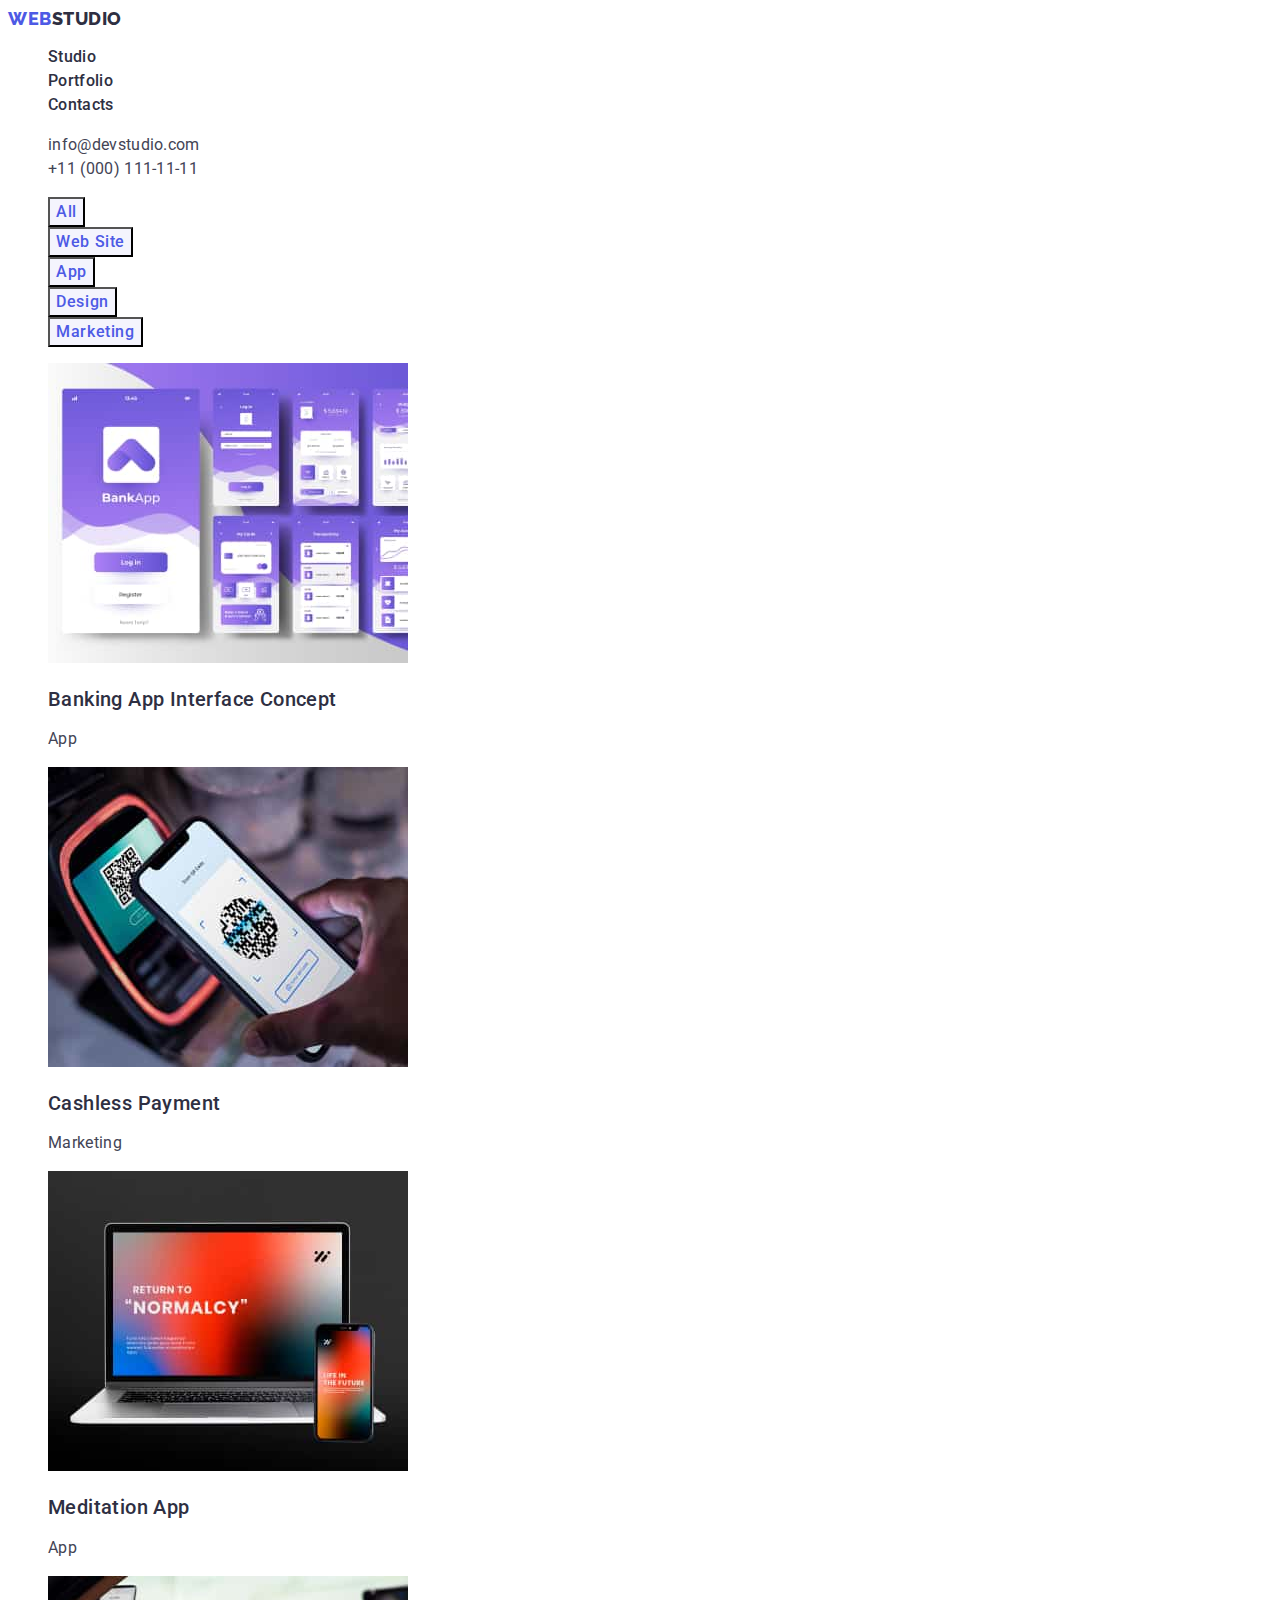
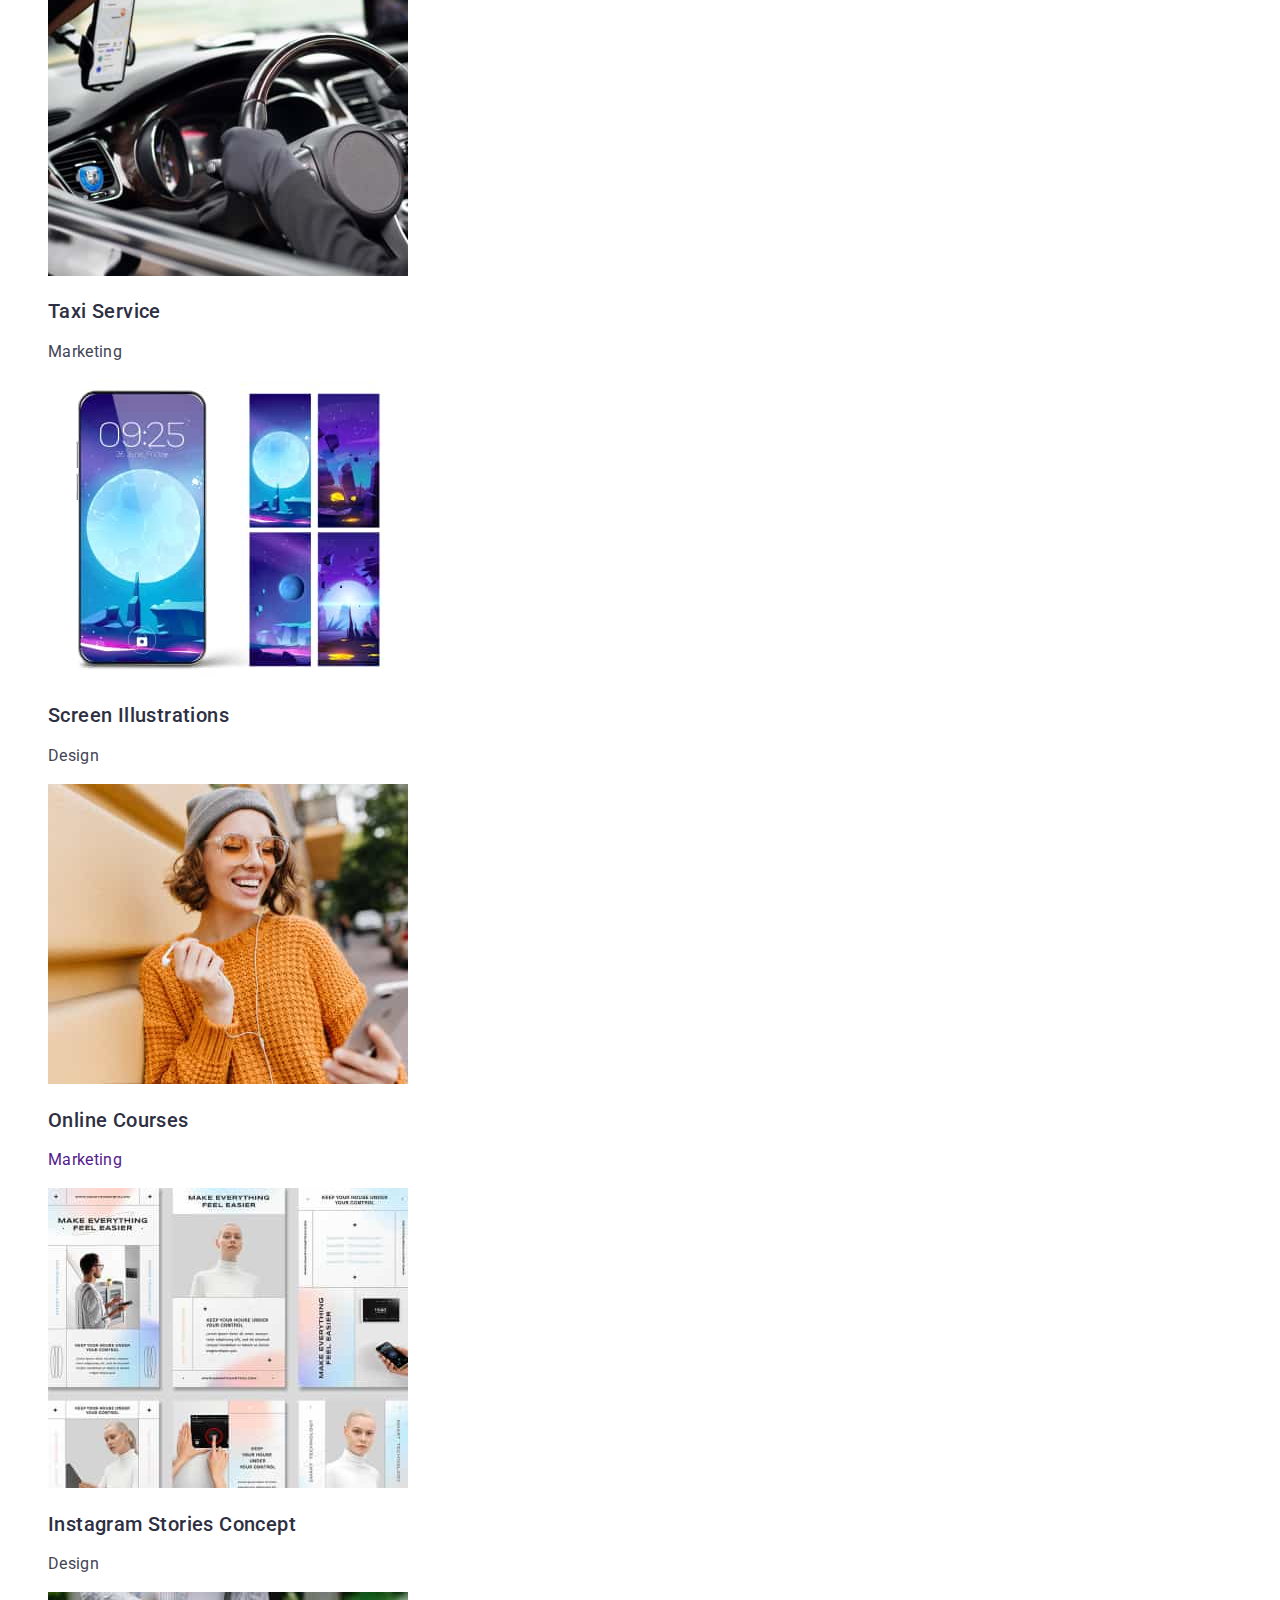
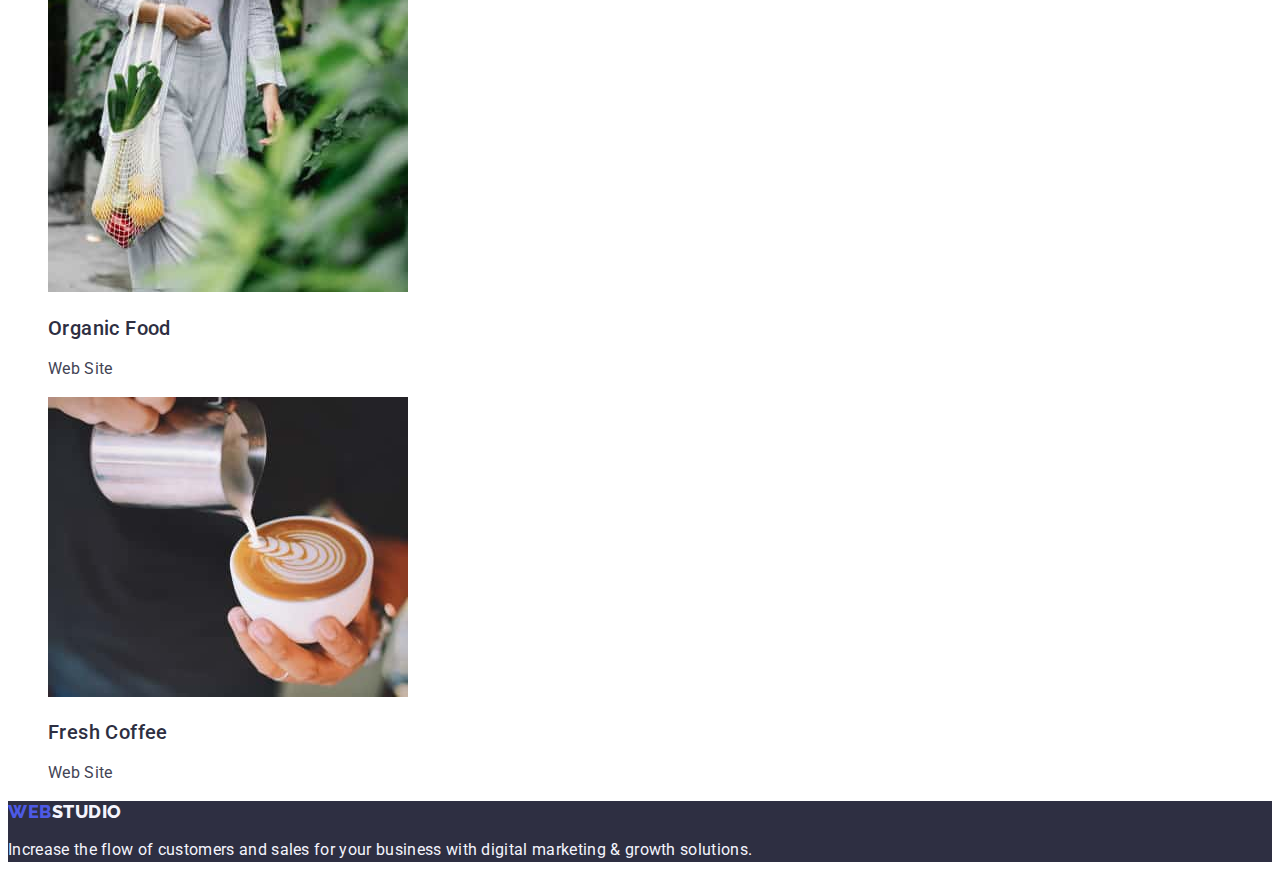
==== portfolio.html @ 219d2667 "cleared h2" ====
<!DOCTYPE html>
<html lang="en">
  <head>
    <meta charset="UTF-8" />
    <meta http-equiv="X-UA-Compatible" content="IE=edge" />
    <meta name="viewport" content="width=device-width, initial-scale=1.0" />
    <link rel="stylesheet" href="./css/styles.css" />
    <link rel="preconnect" href="https://fonts.googleapis.com" />
    <link rel="preconnect" href="https://fonts.gstatic.com" crossorigin />
    <link
      href="https://fonts.googleapis.com/css2?family=Raleway:wght@800&family=Roboto:wght@400;500;700;900&display=swap"
      rel="stylesheet"
    />
    <title>WebStudio</title>
  </head>
  <body>
    <!--Header-->
    <header>
      <nav>
        <a href="./index.html" class="text-logo-blue link"
          >Web<span class="text-logo">Studio</span></a
        >
        <ul class="list">
          <li><a href="" class="nav-link">Studio</a></li>
          <li><a href="./portfolio.html" class="nav-link">Portfolio</a></li>
          <li><a href="" class="nav-link">Contacts</a></li>
        </ul>
      </nav>
      <address>
        <ul class="list">
          <li>
            <a href="mailto:info@devstudio.com" class="nav-mail"
              >info@devstudio.com</a
            >
          </li>
          <li>
            <a href="tel:+110001111111" class="nav-mail">+11 (000) 111-11-11</a>
          </li>
        </ul>
      </address>
    </header>
    <!-- section buttons -->
    <main>
      <section>
        <h1 class="visually-hidden">Buttons</h1>
        <ul class="list">
          <li><button type="button" class="portfolio-btn">All</button></li>
          <li><button type="button" class="portfolio-btn">Web Site</button></li>
          <li><button type="button" class="portfolio-btn">App</button></li>
          <li><button type="button" class="portfolio-btn">Design</button></li>
          <li>
            <button type="button" class="portfolio-btn">Marketing</button>
          </li>
        </ul>

        <!-- section project cards -->

        <ul class="list">
          <li>
            <a href="" class="card-link"
              ><img src="./images/portfolio/img1.jpg" alt="no image" />
              <h2 class="card-content">Banking App Interface Concept</h2>
              <p class="apps">App</p>
            </a>
          </li>
          <li>
            <a href="" class="card-link"
              ><img src="./images/portfolio/img2.jpg" alt="no image" />
              <h2 class="card-content">Cashless Payment</h2>
              <p class="apps">Marketing</p>
            </a>
          </li>
          <li>
            <a href="" class="card-link"
              ><img src="./images/portfolio/img3.jpg" alt="no image" />
              <h2 class="card-content">Meditation App</h2>
              <p class="apps">App</p>
            </a>
          </li>
          <li>
            <a href="" class="card-link">
              <img src="./images/portfolio/img4.jpg" alt="no image" />
              <h2 class="card-content">Taxi Service</h2>
              <p class="apps">Marketing</p>
            </a>
          </li>
          <li>
            <a href="" class="card-link"
              ><img src="./images/portfolio/img5.jpg" alt="no image" />
              <h2 class="card-content">Screen Illustrations</h2>
              <p class="apps">Design</p>
            </a>
          </li>
          <li>
            <a href="" class="card-link">
              <img src="./images/portfolio/img6.jpg" alt="no image" />
              <h2 class="card-content">Online Courses</h2>
              <p>Marketing</p>
            </a>
          </li>
          <li>
            <a href="" class="card-link"
              ><img src="./images/portfolio/img7.jpg" alt="no image" />
              <h2 class="card-content">Instagram Stories Concept</h2>
              <p class="apps">Design</p>
            </a>
          </li>
          <li>
            <a href="" class="card-link">
              <img src="./images/portfolio/img8.jpg" alt="no image" />
              <h2 class="card-content">Organic Food</h2>
              <p class="apps">Web Site</p>
            </a>
          </li>
          <li>
            <a href="" class="card-link"
              ><img src="./images/portfolio/img9.jpg" alt="no image" />
              <h2 class="card-content">Fresh Coffee</h2>
              <p class="apps">Web Site</p>
            </a>
          </li>
        </ul>
      </section>
    </main>
    <!-- footer -->
    <footer class="second-bg">
      <a href="./index.html" class="text-logo-blue link"
        >Web<span class="logo-footer">Studio</span></a
      >
      <p class="footer-text">
        Increase the flow of customers and sales for your business with digital
        marketing & growth solutions.
      </p>
    </footer>
  </body>
</html>
---- css/styles.css ----
:root {
  --color-iris: #4d5ae5;
  --color-ocean: #404bbf;
  --color-navy-blue: #2e2f42;
  --color-green: #31d0aa;
  --color-slate: #434455;
  --color-light-slate: #8e8f99;
  --color-cornflower: #e7e9fc;
  --color-cloud: #f4f4fd;
  --color-navy-blue-modal: #2e2f42;
  --color-grey: #2e2f42;
  --color-white: #ffffff;
  --color-dairy: #fcfcfc;
}
body {
  font-family: "Roboto", sans-serif;
  font-size: 16px;
  font-weight: 400;
  font-style: normal;
  line-height: 24px;
  letter-spacing: 0.02em;
  text-decoration: none;
  text-transform: none;
  color: var(--color-slate);
  background-color: var(--color-white);
}
.list {
  list-style: none;
  background-color: var(--color-white);
}
/* ===================
HEADER
======================= */
.addreess-font {
  font-style: normal;
}
.link {
  text-decoration: none;
}
.text-logo-blue {
  font-family: "Raleway", sans-serif;
  font-style: normal;
  font-weight: 800;
  font-size: 18px;
  line-height: 1.17;
  display: flex;
  align-items: center;
  letter-spacing: 0.03em;
  text-transform: uppercase;
  color: var(--color-iris);
  text-decoration: none;
}
.text-logo {
  font-family: "Raleway", sans-serif;
  font-style: normal;
  font-weight: 800;
  font-size: 18px;
  line-height: 1.17;
  display: flex;
  align-items: center;
  letter-spacing: 0.03em;
  text-transform: uppercase;
  text-decoration: none;
  /* NAVY BLUE */

  color: var(--color-navy-blue);
}
.nav-link {
  font-weight: 500;
  font-size: 16px;
  line-height: 1.5;
  letter-spacing: 0.02em;
  color: var(--color-navy-blue);
  text-decoration: none;
}
.nav-mail {
  font-weight: 400;
  font-size: 16px;
  line-height: 1.5;
  /* identical to box height, or 150% */

  letter-spacing: 0.02em;
  text-decoration: none;
  color: var(--color-slate);
  font-style: normal;
}
/* ===================
Section 1
======================= */
.button-main {
  color: var(--color-white);
  background: var(--color-iris);
  font-family: inherit;
  font-weight: 500;
  font-size: 16px;
  line-height: 1.5;
  letter-spacing: 0.04em;
  cursor: pointer;
}
.button-main:hover,
.button-main:focus {
  background-color: var(--color-ocean);
}
.second-bg {
  background-color: var(--color-navy-blue);
}
.hero-tittle {
  font-weight: 700;
  font-size: 56px;
  line-height: 1.07;
  letter-spacing: 0.02em;
  text-align: center;
  color: var(--color-white);
}

/* ===================
Section 2
======================= */
.visually-hidden {
  position: absolute;
  width: 1px;
  height: 1px;
  margin: -1px;
  border: 0;
  padding: 0;

  white-space: nowrap;
  clip-path: inset(100%);
  clip: rect(0 0 0 0);
  overflow: hidden;
}
.title-descript {
  font-weight: 500;
  font-size: 20px;
  line-height: 1.2;
  letter-spacing: 0.02em;
  color: var(--color-navy-blue);
}
.discription {
  font-weight: 400;
  font-size: 16px;
  line-height: 1.5;
  letter-spacing: 0.02em;
  color: var(--color-slate);
}
/* ===================
Section3
======================= */
.secondary-tittle {
  font-weight: 700;
  font-size: 36px;
  line-height: 1.11;
  text-align: center;
  letter-spacing: 0.02em;
  text-transform: capitalize;
  color: var(--color-navy-blue);
}
/* ===================
OUR Team section
======================= */
.team-sect {
  background-color: var(--color-cloud);
}
.name-tittle {
  font-weight: 500;
  font-size: 20px;
  line-height: 1.2;
  letter-spacing: 0.02em;
  color: var(--color-navy-blue);
}
.card-description {
  font-weight: 400;
  font-size: 16px;
  line-height: 1.5;
  letter-spacing: 0.02em;
  color: var(--color-slate);
}
/* ===================
FOOTER
======================= */
.logo-footer {
  font-family: "Raleway", sans-serif;
  font-style: normal;
  font-weight: 800;
  font-size: 18px;
  line-height: 1.17;
  display: flex;
  align-items: center;
  letter-spacing: 0.03em;
  text-transform: uppercase;
  color: var(--color-cloud);
  text-decoration: none;
}
.footer-text {
  font-weight: 400;
  font-size: 16px;
  line-height: 1.5;
  letter-spacing: 0.02em;
  color: var(--color-cloud);
}
/* ======================
PORTFOLIO
========================= */
.portfolio-btn {
  color: var(--color-iris);
  background: var(--color-cloud);
  font-family: inherit;
  font-weight: 500;
  font-size: 16px;
  line-height: 1.5;
  letter-spacing: 0.04em;
  cursor: pointer;
}
.portfolio-btn:hover,
.portfolio-btn:focus {
  background-color: var(--color-ocean);
  color: var(--color-white);
}
.card-content {
  font-weight: 500;
  font-size: 20px;
  line-height: 1.2;
  letter-spacing: 0.02em;
  color: var(--color-navy-blue);
  text-transform: capitalize;
}
.apps {
  font-weight: 400;
  font-size: 16px;
  line-height: 1.5;
  letter-spacing: 0.02em;
  color: var(--color-slate);
}
.card-link {
  text-decoration: none;
}
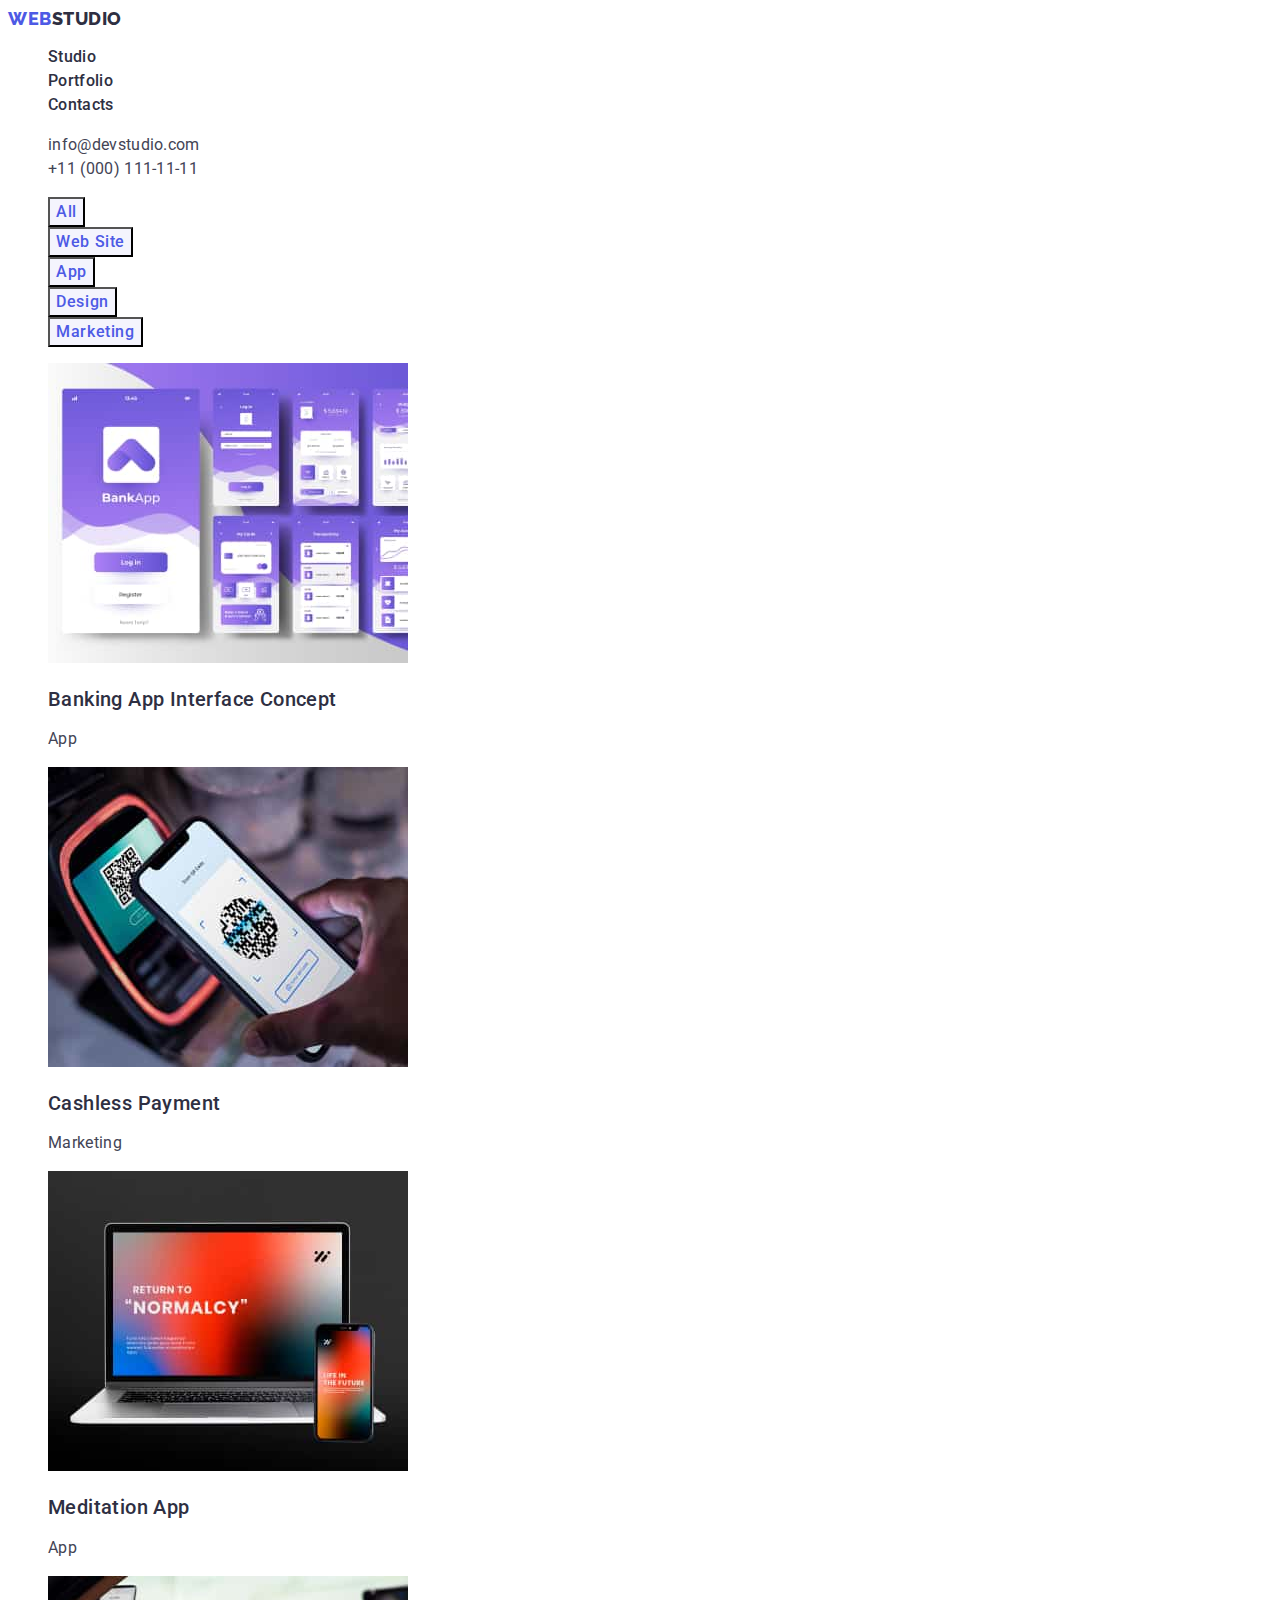
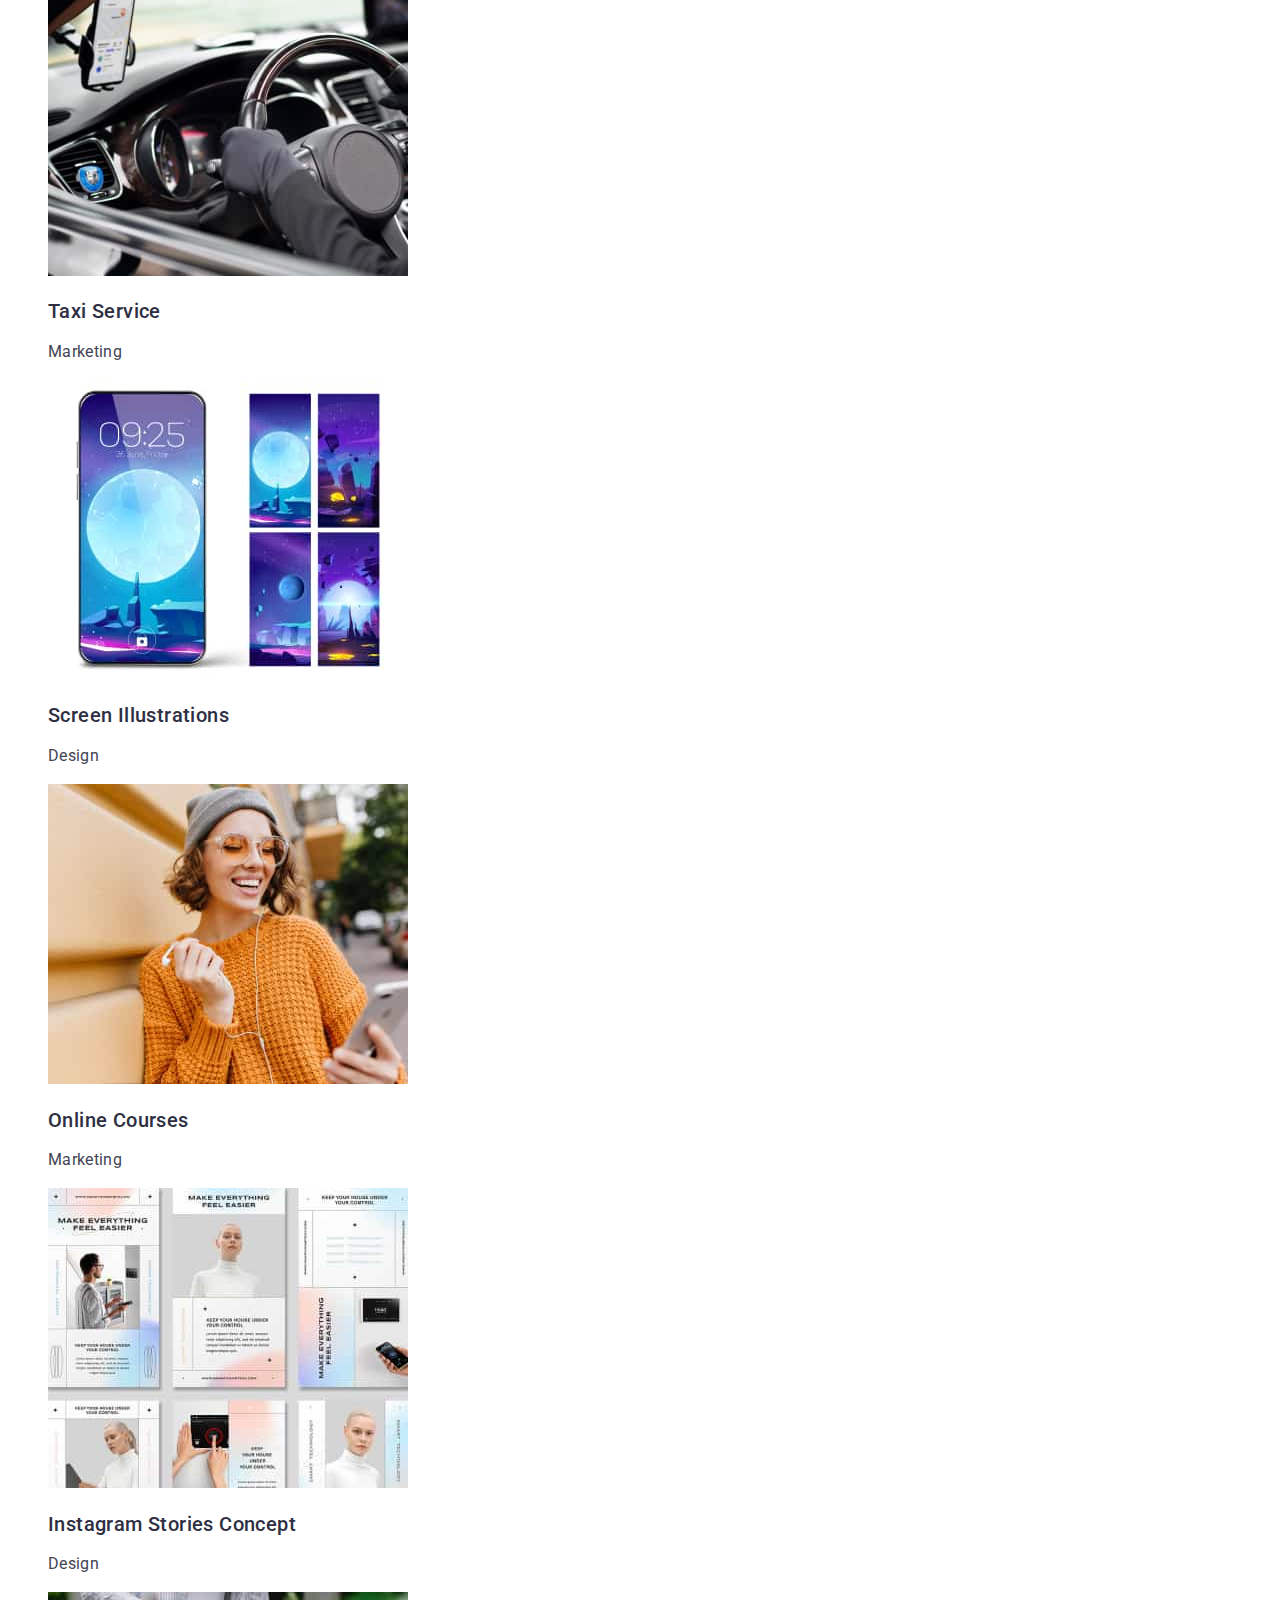
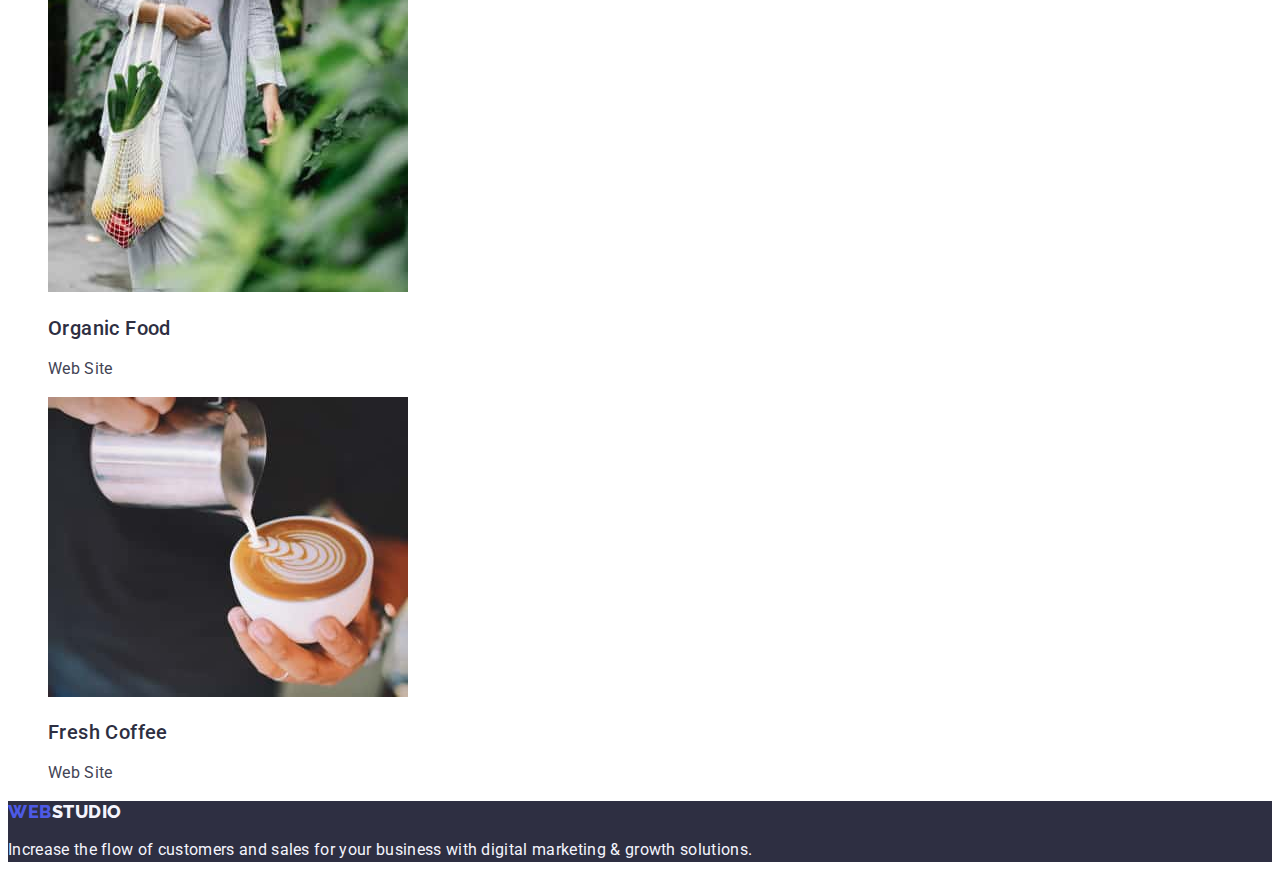
==== commit ea3f129e: "almoust finished" ====
--- a/portfolio.html
+++ b/portfolio.html
@@ -21,20 +21,24 @@
           >Web<span class="text-logo">Studio</span></a
         >
         <ul class="list">
-          <li><a href="" class="nav-link">Studio</a></li>
-          <li><a href="./portfolio.html" class="nav-link">Portfolio</a></li>
-          <li><a href="" class="nav-link">Contacts</a></li>
+          <li><a href="./index.html" class="nav-link link">Studio</a></li>
+          <li>
+            <a href="./portfolio.html" class="nav-link link">Portfolio</a>
+          </li>
+          <li><a href="" class="nav-link link">Contacts</a></li>
         </ul>
       </nav>
-      <address>
+      <address class="addreess-font">
         <ul class="list">
           <li>
-            <a href="mailto:info@devstudio.com" class="nav-mail"
+            <a href="mailto:info@devstudio.com" class="nav-mail link"
               >info@devstudio.com</a
             >
           </li>
           <li>
-            <a href="tel:+110001111111" class="nav-mail">+11 (000) 111-11-11</a>
+            <a href="tel:+110001111111" class="nav-mail link"
+              >+11 (000) 111-11-11</a
+            >
           </li>
         </ul>
       </address>
@@ -57,63 +61,63 @@
 
         <ul class="list">
           <li>
-            <a href="" class="card-link"
+            <a href="" class="card-link link"
               ><img src="./images/portfolio/img1.jpg" alt="no image" />
               <h2 class="card-content">Banking App Interface Concept</h2>
               <p class="apps">App</p>
             </a>
           </li>
           <li>
-            <a href="" class="card-link"
+            <a href="" class="card-link link"
               ><img src="./images/portfolio/img2.jpg" alt="no image" />
               <h2 class="card-content">Cashless Payment</h2>
               <p class="apps">Marketing</p>
             </a>
           </li>
           <li>
-            <a href="" class="card-link"
+            <a href="" class="card-link link"
               ><img src="./images/portfolio/img3.jpg" alt="no image" />
               <h2 class="card-content">Meditation App</h2>
               <p class="apps">App</p>
             </a>
           </li>
           <li>
-            <a href="" class="card-link">
+            <a href="" class="card-link link">
               <img src="./images/portfolio/img4.jpg" alt="no image" />
               <h2 class="card-content">Taxi Service</h2>
               <p class="apps">Marketing</p>
             </a>
           </li>
           <li>
-            <a href="" class="card-link"
+            <a href="" class="card-link link"
               ><img src="./images/portfolio/img5.jpg" alt="no image" />
               <h2 class="card-content">Screen Illustrations</h2>
               <p class="apps">Design</p>
             </a>
           </li>
           <li>
-            <a href="" class="card-link">
+            <a href="" class="card-link link">
               <img src="./images/portfolio/img6.jpg" alt="no image" />
               <h2 class="card-content">Online Courses</h2>
-              <p>Marketing</p>
+              <p class="apps">Marketing</p>
             </a>
           </li>
           <li>
-            <a href="" class="card-link"
+            <a href="" class="card-link link"
               ><img src="./images/portfolio/img7.jpg" alt="no image" />
               <h2 class="card-content">Instagram Stories Concept</h2>
               <p class="apps">Design</p>
             </a>
           </li>
           <li>
-            <a href="" class="card-link">
+            <a href="" class="card-link link">
               <img src="./images/portfolio/img8.jpg" alt="no image" />
               <h2 class="card-content">Organic Food</h2>
               <p class="apps">Web Site</p>
             </a>
           </li>
           <li>
-            <a href="" class="card-link"
+            <a href="" class="card-link link"
               ><img src="./images/portfolio/img9.jpg" alt="no image" />
               <h2 class="card-content">Fresh Coffee</h2>
               <p class="apps">Web Site</p>
--- a/css/styles.css
+++ b/css/styles.css
@@ -61,9 +61,11 @@
   letter-spacing: 0.03em;
   text-transform: uppercase;
   text-decoration: none;
-  /* NAVY BLUE */
-
-  color: var(--color-navy-blue);
+  color: var(--color-navy-blue);
+}
+.nav-link:hover,
+:focus {
+  color: var(--color-ocean);
 }
 .nav-link {
   font-weight: 500;
@@ -77,12 +79,14 @@
   font-weight: 400;
   font-size: 16px;
   line-height: 1.5;
-  /* identical to box height, or 150% */
-
-  letter-spacing: 0.02em;
-  text-decoration: none;
-  color: var(--color-slate);
-  font-style: normal;
+  letter-spacing: 0.02em;
+  text-decoration: none;
+  color: var(--color-slate);
+  font-style: normal;
+}
+.nav-mail:hover,
+:focus {
+  color: var(--color-ocean);
 }
 /* ===================
 Section 1
@@ -161,6 +165,9 @@
 .team-sect {
   background-color: var(--color-cloud);
 }
+.team-backgr {
+  background-color: var(--color-white);
+}
 .name-tittle {
   font-weight: 500;
   font-size: 20px;
@@ -174,6 +181,9 @@
   line-height: 1.5;
   letter-spacing: 0.02em;
   color: var(--color-slate);
+}
+.team {
+  background-color: var(--color-white);
 }
 /* ===================
 FOOTER
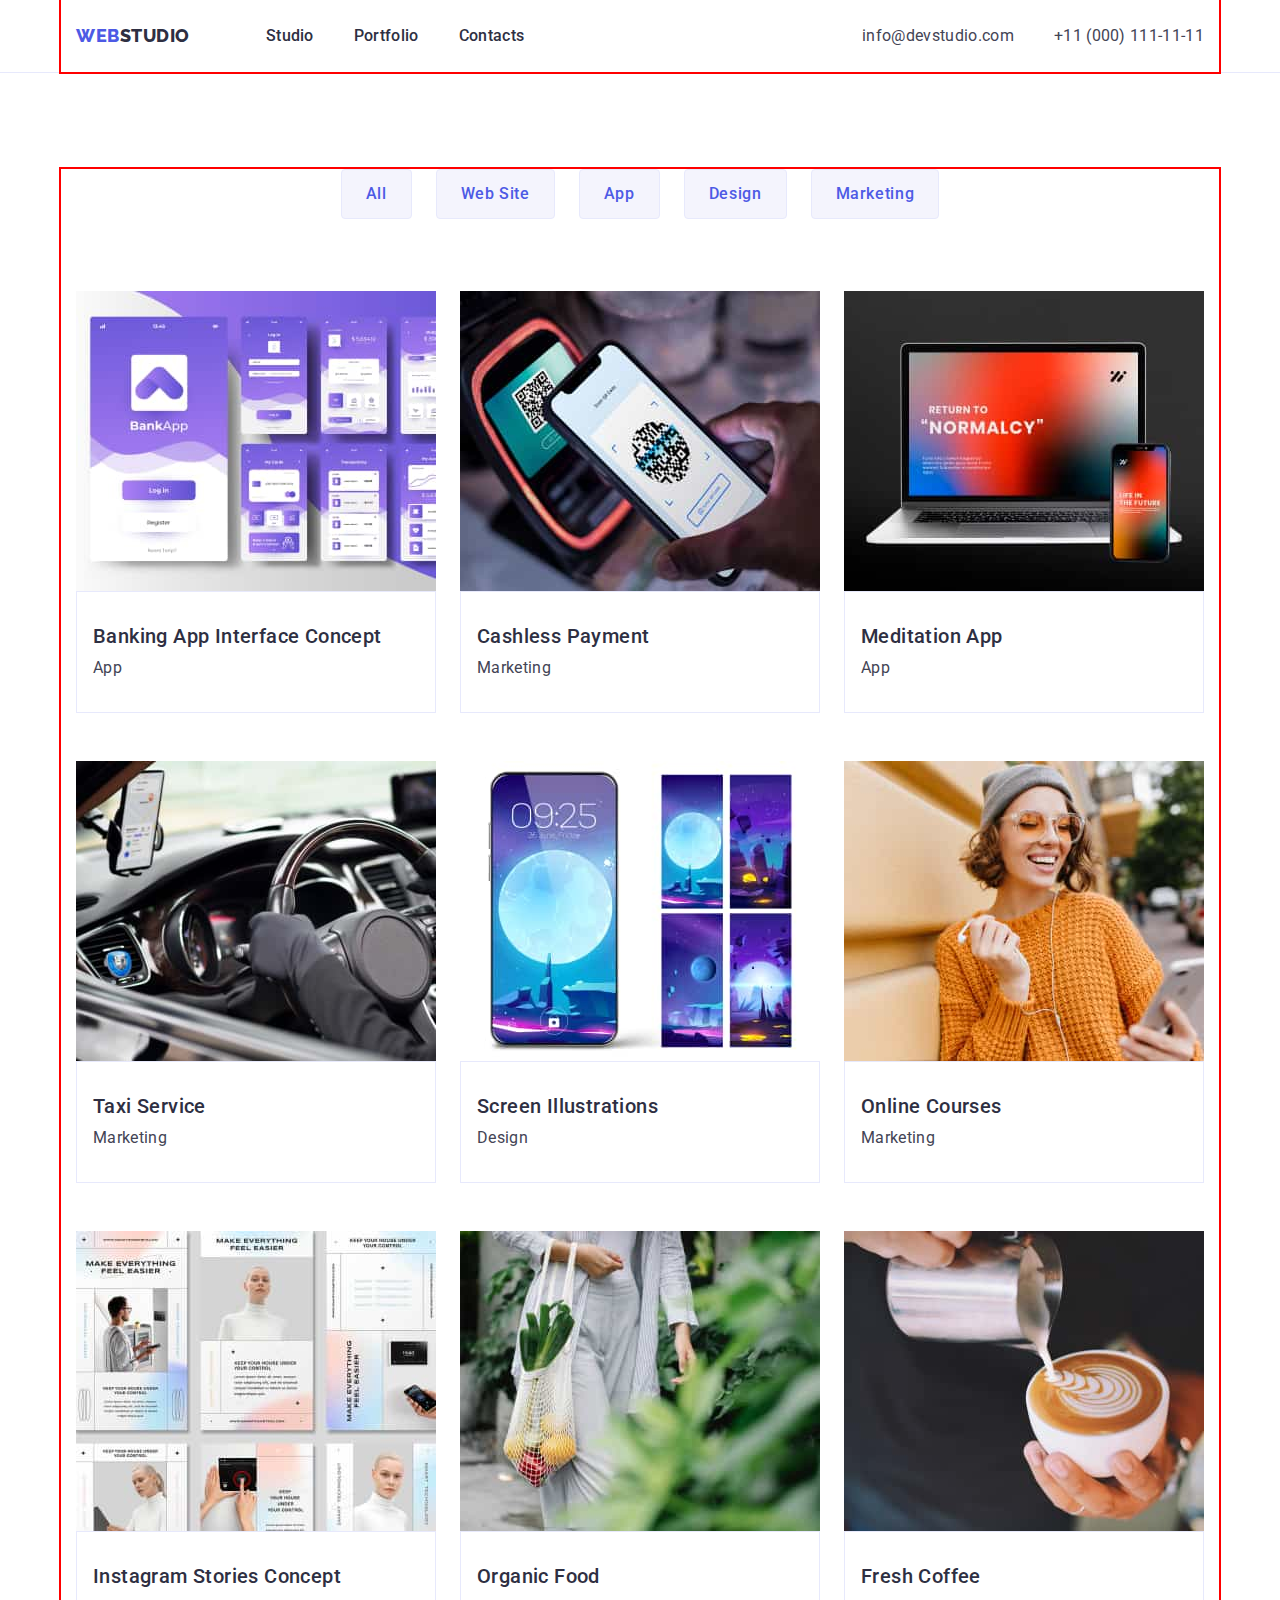
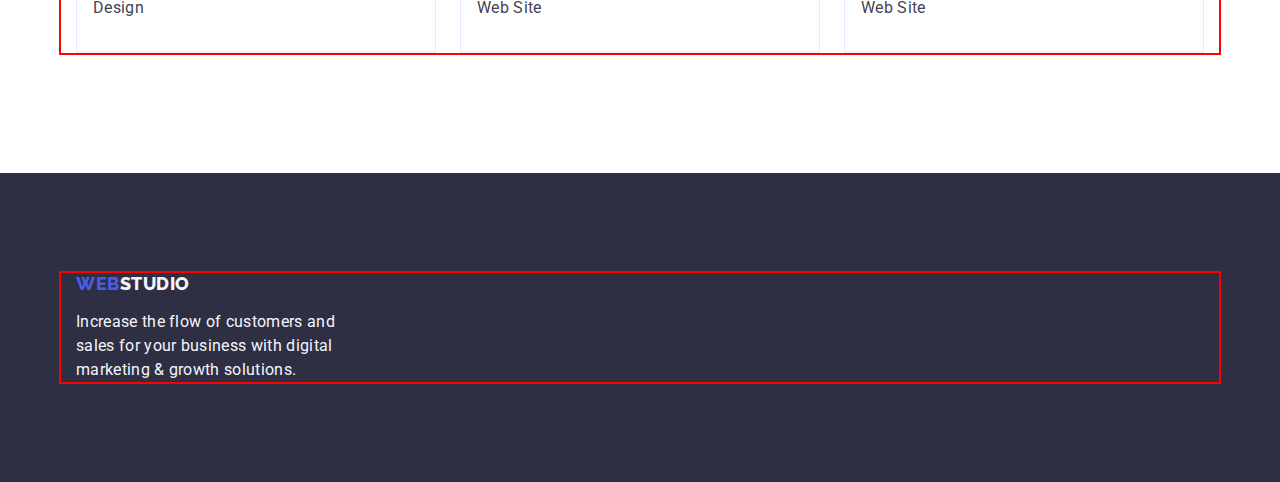
==== commit 826dd463: "changed-to-hw-2" ====
--- a/portfolio.html
+++ b/portfolio.html
@@ -4,6 +4,10 @@
     <meta charset="UTF-8" />
     <meta http-equiv="X-UA-Compatible" content="IE=edge" />
     <meta name="viewport" content="width=device-width, initial-scale=1.0" />
+    <link
+      rel="stylesheet"
+      href="https://cdn.jsdelivr.net/npm/modern-normalize@1.1.0/modern-normalize.min.css"
+    />
     <link rel="stylesheet" href="./css/styles.css" />
     <link rel="preconnect" href="https://fonts.googleapis.com" />
     <link rel="preconnect" href="https://fonts.gstatic.com" crossorigin />
@@ -15,126 +19,172 @@
   </head>
   <body>
     <!--Header-->
-    <header>
-      <nav>
-        <a href="./index.html" class="text-logo-blue link"
-          >Web<span class="text-logo">Studio</span></a
-        >
-        <ul class="list">
-          <li><a href="./index.html" class="nav-link link">Studio</a></li>
-          <li>
-            <a href="./portfolio.html" class="nav-link link">Portfolio</a>
-          </li>
-          <li><a href="" class="nav-link link">Contacts</a></li>
-        </ul>
-      </nav>
-      <address class="addreess-font">
-        <ul class="list">
-          <li>
-            <a href="mailto:info@devstudio.com" class="nav-mail link"
-              >info@devstudio.com</a
-            >
-          </li>
-          <li>
-            <a href="tel:+110001111111" class="nav-mail link"
-              >+11 (000) 111-11-11</a
-            >
-          </li>
-        </ul>
-      </address>
+    <header class="page-head">
+      <div class="header-container container">
+        <nav class="page-nav">
+          <a href="./index.html" class="text-logo-blue link header-link-size"
+            >Web<span class="text-logo">Studio</span></a
+          >
+          <ul class="list menu">
+            <li class="menu-item">
+              <a href="./index.html" class="nav-link link header-link-size"
+                >Studio</a
+              >
+            </li>
+            <li class="menu-item">
+              <a href="./portfolio.html" class="nav-link link header-link-size"
+                >Portfolio</a
+              >
+            </li>
+            <li class="menu-item">
+              <a href="" class="nav-link link header-link-size">Contacts</a>
+            </li>
+          </ul>
+        </nav>
+        <address class="addreess-font">
+          <ul class="list contact-list">
+            <li class="contact-item">
+              <a
+                href="mailto:info@devstudio.com"
+                class="nav-mail link header-link-size"
+                >info@devstudio.com</a
+              >
+            </li>
+            <li class="contact-item">
+              <a href="tel:+110001111111" class="nav-mail link header-link-size"
+                >+11 (000) 111-11-11</a
+              >
+            </li>
+          </ul>
+        </address>
+      </div>
     </header>
     <!-- section buttons -->
     <main>
-      <section>
-        <h1 class="visually-hidden">Buttons</h1>
-        <ul class="list">
-          <li><button type="button" class="portfolio-btn">All</button></li>
-          <li><button type="button" class="portfolio-btn">Web Site</button></li>
-          <li><button type="button" class="portfolio-btn">App</button></li>
-          <li><button type="button" class="portfolio-btn">Design</button></li>
-          <li>
-            <button type="button" class="portfolio-btn">Marketing</button>
-          </li>
-        </ul>
-
-        <!-- section project cards -->
-
-        <ul class="list">
-          <li>
-            <a href="" class="card-link link"
-              ><img src="./images/portfolio/img1.jpg" alt="no image" />
-              <h2 class="card-content">Banking App Interface Concept</h2>
-              <p class="apps">App</p>
-            </a>
-          </li>
-          <li>
-            <a href="" class="card-link link"
-              ><img src="./images/portfolio/img2.jpg" alt="no image" />
-              <h2 class="card-content">Cashless Payment</h2>
-              <p class="apps">Marketing</p>
-            </a>
-          </li>
-          <li>
-            <a href="" class="card-link link"
-              ><img src="./images/portfolio/img3.jpg" alt="no image" />
-              <h2 class="card-content">Meditation App</h2>
-              <p class="apps">App</p>
-            </a>
-          </li>
-          <li>
-            <a href="" class="card-link link">
-              <img src="./images/portfolio/img4.jpg" alt="no image" />
-              <h2 class="card-content">Taxi Service</h2>
-              <p class="apps">Marketing</p>
-            </a>
-          </li>
-          <li>
-            <a href="" class="card-link link"
-              ><img src="./images/portfolio/img5.jpg" alt="no image" />
-              <h2 class="card-content">Screen Illustrations</h2>
-              <p class="apps">Design</p>
-            </a>
-          </li>
-          <li>
-            <a href="" class="card-link link">
-              <img src="./images/portfolio/img6.jpg" alt="no image" />
-              <h2 class="card-content">Online Courses</h2>
-              <p class="apps">Marketing</p>
-            </a>
-          </li>
-          <li>
-            <a href="" class="card-link link"
-              ><img src="./images/portfolio/img7.jpg" alt="no image" />
-              <h2 class="card-content">Instagram Stories Concept</h2>
-              <p class="apps">Design</p>
-            </a>
-          </li>
-          <li>
-            <a href="" class="card-link link">
-              <img src="./images/portfolio/img8.jpg" alt="no image" />
-              <h2 class="card-content">Organic Food</h2>
-              <p class="apps">Web Site</p>
-            </a>
-          </li>
-          <li>
-            <a href="" class="card-link link"
-              ><img src="./images/portfolio/img9.jpg" alt="no image" />
-              <h2 class="card-content">Fresh Coffee</h2>
-              <p class="apps">Web Site</p>
-            </a>
-          </li>
-        </ul>
+      <section class="portfolio-section">
+        <div class="container">
+          <h1 class="visually-hidden hero-tittle">Buttons</h1>
+          <ul class="list filter-list">
+            <li class="filter-item">
+              <button type="button" class="portfolio-btn">All</button>
+            </li>
+            <li class="filter-item">
+              <button type="button" class="portfolio-btn">Web Site</button>
+            </li>
+            <li class="filter-item">
+              <button type="button" class="portfolio-btn">App</button>
+            </li>
+            <li class="filter-item">
+              <button type="button" class="portfolio-btn">Design</button>
+            </li>
+            <li class="filter-item">
+              <button type="button" class="portfolio-btn">Marketing</button>
+            </li>
+          </ul>
+          <!-- section project cards -->
+          <ul class="list portfolio-card">
+            <li class="advantages-list">
+              <a href="" class="card-link link"
+                ><img src="./images/portfolio/img1.jpg" alt="no image" />
+                <div class="portfolio-card-content">
+                  <h2 class="card-content card-title-pstn">
+                    Banking App Interface Concept
+                  </h2>
+                  <p class="apps">App</p>
+                </div>
+              </a>
+            </li>
+            <li class="advantages-list">
+              <a href="" class="card-link link"
+                ><img src="./images/portfolio/img2.jpg" alt="no image" />
+                <div class="portfolio-card-content">
+                  <h2 class="card-content card-title-pstn">Cashless Payment</h2>
+                  <p class="apps">Marketing</p>
+                </div>
+              </a>
+            </li>
+            <li class="advantages-list">
+              <a href="" class="card-link link"
+                ><img src="./images/portfolio/img3.jpg" alt="no image" />
+                <div class="portfolio-card-content">
+                  <h2 class="card-content card-title-pstn">Meditation App</h2>
+                  <p class="apps">App</p>
+                </div>
+              </a>
+            </li>
+            <li class="advantages-list">
+              <a href="" class="card-link link">
+                <img src="./images/portfolio/img4.jpg" alt="no image" />
+                <div class="portfolio-card-content">
+                  <h2 class="card-content card-title-pstn">Taxi Service</h2>
+                  <p class="apps">Marketing</p>
+                </div>
+              </a>
+            </li>
+            <li class="advantages-list">
+              <a href="" class="card-link link"
+                ><img src="./images/portfolio/img5.jpg" alt="no image" />
+                <div class="portfolio-card-content">
+                  <h2 class="card-content card-title-pstn">
+                    Screen Illustrations
+                  </h2>
+                  <p class="apps">Design</p>
+                </div>
+              </a>
+            </li>
+            <li class="advantages-list">
+              <a href="" class="card-link link">
+                <img src="./images/portfolio/img6.jpg" alt="no image" />
+                <div class="portfolio-card-content">
+                  <h2 class="card-content card-title-pstn">Online Courses</h2>
+                  <p class="apps">Marketing</p>
+                </div>
+              </a>
+            </li>
+            <li class="advantages-list">
+              <a href="" class="card-link link"
+                ><img src="./images/portfolio/img7.jpg" alt="no image" />
+                <div class="portfolio-card-content">
+                  <h2 class="card-content card-title-pstn">
+                    Instagram Stories Concept
+                  </h2>
+                  <p class="apps">Design</p>
+                </div>
+              </a>
+            </li>
+            <li class="advantages-list">
+              <a href="" class="card-link link">
+                <img src="./images/portfolio/img8.jpg" alt="no image" />
+                <div class="portfolio-card-content">
+                  <h2 class="card-content card-title-pstn">Organic Food</h2>
+                  <p class="apps">Web Site</p>
+                </div>
+              </a>
+            </li>
+            <li class="advantages-list">
+              <a href="" class="card-link link"
+                ><img src="./images/portfolio/img9.jpg" alt="no image" />
+                <div class="portfolio-card-content">
+                  <h2 class="card-content card-title-pstn">Fresh Coffee</h2>
+                  <p class="apps">Web Site</p>
+                </div>
+              </a>
+            </li>
+          </ul>
+        </div>
       </section>
     </main>
     <!-- footer -->
-    <footer class="second-bg">
-      <a href="./index.html" class="text-logo-blue link"
-        >Web<span class="logo-footer">Studio</span></a
-      >
-      <p class="footer-text">
-        Increase the flow of customers and sales for your business with digital
-        marketing & growth solutions.
-      </p>
+    <footer class="second-bg footer">
+      <div class="container footer-cntnr">
+        <a href="./index.html" class="text-logo-blue link footer-logo-position"
+          >Web<span class="logo-footer">Studio</span></a
+        >
+        <p class="footer-text">
+          Increase the flow of customers and sales for your business with
+          digital marketing & growth solutions.
+        </p>
+      </div>
     </footer>
   </body>
 </html>
--- a/css/styles.css
+++ b/css/styles.css
@@ -12,25 +12,80 @@
   --color-white: #ffffff;
   --color-dairy: #fcfcfc;
 }
+/* BASE STYLES */
+h1,
+h2,
+h3,
+h4,
+p {
+  margin-top: 0;
+  margin-bottom: 0;
+}
+img {
+  display: block;
+  max-width: 100%;
+  height: auto;
+}
+button {
+  cursor: pointer;
+}
+ul {
+  margin-top: 0;
+  margin-bottom: 0;
+  padding-left: 0;
+}
 body {
   font-family: "Roboto", sans-serif;
   font-size: 16px;
-  font-weight: 400;
-  font-style: normal;
-  line-height: 24px;
-  letter-spacing: 0.02em;
-  text-decoration: none;
-  text-transform: none;
+  line-height: 1.5;
+  letter-spacing: 0.02em;
   color: var(--color-slate);
   background-color: var(--color-white);
 }
 .list {
   list-style: none;
-  background-color: var(--color-white);
+  margin: 0;
+  padding: 0;
+}
+.container {
+  max-width: 1158px;
+  padding: 0 15px;
+  margin: 0 auto;
+  outline: 2px solid red;
 }
 /* ===================
 HEADER
 ======================= */
+.page-head {
+  border-bottom: 1px solid var(--color-cornflower);
+}
+.header-container {
+  display: flex;
+  align-items: center;
+}
+.page-nav {
+  display: flex;
+  align-items: center;
+  margin-right: auto;
+}
+.header-link-size {
+  padding-top: 24px;
+  padding-bottom: 24px;
+}
+.menu {
+  display: flex;
+  flex-direction: row;
+}
+.menu-item:not(:last-child) {
+  margin-right: 40px;
+}
+.contact-list {
+  display: flex;
+}
+.contact-item:not(:last-child) {
+  margin-right: 40px;
+}
+
 .addreess-font {
   font-style: normal;
 }
@@ -39,28 +94,16 @@
 }
 .text-logo-blue {
   font-family: "Raleway", sans-serif;
-  font-style: normal;
   font-weight: 800;
   font-size: 18px;
   line-height: 1.17;
-  display: flex;
-  align-items: center;
   letter-spacing: 0.03em;
   text-transform: uppercase;
   color: var(--color-iris);
   text-decoration: none;
+  margin-right: 76px;
 }
 .text-logo {
-  font-family: "Raleway", sans-serif;
-  font-style: normal;
-  font-weight: 800;
-  font-size: 18px;
-  line-height: 1.17;
-  display: flex;
-  align-items: center;
-  letter-spacing: 0.03em;
-  text-transform: uppercase;
-  text-decoration: none;
   color: var(--color-navy-blue);
 }
 .nav-link:hover,
@@ -68,6 +111,7 @@
   color: var(--color-ocean);
 }
 .nav-link {
+  display: block;
   font-weight: 500;
   font-size: 16px;
   line-height: 1.5;
@@ -76,6 +120,7 @@
   text-decoration: none;
 }
 .nav-mail {
+  display: block;
   font-weight: 400;
   font-size: 16px;
   line-height: 1.5;
@@ -89,9 +134,20 @@
   color: var(--color-ocean);
 }
 /* ===================
-Section 1
-======================= */
+Section Hero
+======================= */
+.hero {
+  padding-top: 188px;
+  padding-bottom: 188px;
+}
+
 .button-main {
+  display: block;
+  padding: 16px 32px;
+  margin-left: auto;
+  margin-right: auto;
+  min-width: 169px;
+  height: 56px;
   color: var(--color-white);
   background: var(--color-iris);
   font-family: inherit;
@@ -100,6 +156,8 @@
   line-height: 1.5;
   letter-spacing: 0.04em;
   cursor: pointer;
+  box-shadow: 0px 4px 4px rgba(0, 0, 0, 0.15);
+  border-radius: 4px;
 }
 .button-main:hover,
 .button-main:focus {
@@ -109,6 +167,10 @@
   background-color: var(--color-navy-blue);
 }
 .hero-tittle {
+  margin-right: auto;
+  margin-left: auto;
+  margin-bottom: 48px;
+  max-width: 496px;
   font-weight: 700;
   font-size: 56px;
   line-height: 1.07;
@@ -133,6 +195,24 @@
   clip: rect(0 0 0 0);
   overflow: hidden;
 }
+
+.second-section {
+  padding-top: 120px;
+  padding-bottom: 120px;
+}
+.second-section-cntnr {
+  display: flex;
+}
+.oppotunities {
+  width: 264px;
+}
+.oppotunities:not(:last-child) {
+  margin-right: 24px;
+}
+.title-position {
+  margin-bottom: 8px;
+}
+
 .title-descript {
   font-weight: 500;
   font-size: 20px;
@@ -141,7 +221,6 @@
   color: var(--color-navy-blue);
 }
 .discription {
-  font-weight: 400;
   font-size: 16px;
   line-height: 1.5;
   letter-spacing: 0.02em;
@@ -159,9 +238,52 @@
   text-transform: capitalize;
   color: var(--color-navy-blue);
 }
+.third-section {
+  padding-bottom: 120px;
+}
+.secondary-title-position {
+  margin-bottom: 72px;
+}
+.third-section-cntnr {
+  display: flex;
+}
+.third-section-list:not(:last-child) {
+  margin-right: 24px;
+}
+
 /* ===================
 OUR Team section
 ======================= */
+
+.team-section {
+  padding-top: 120px;
+  padding-bottom: 120px;
+}
+.team-section-cntnr {
+  display: flex;
+}
+.team-card-position {
+  border-radius: 0px 0px 4px 4px;
+}
+.team-card-position:not(:last-child) {
+  margin-right: 24px;
+}
+.card-content-box {
+  padding: 32px 16px;
+  display: flex;
+  flex-direction: column;
+  justify-content: center;
+  align-items: center;
+  gap: 8px;
+}
+.team-title-position {
+  text-align: center;
+  margin-bottom: 8px;
+}
+.text-team-position {
+  text-align: center;
+}
+
 .team-sect {
   background-color: var(--color-cloud);
 }
@@ -176,7 +298,6 @@
   color: var(--color-navy-blue);
 }
 .card-description {
-  font-weight: 400;
   font-size: 16px;
   line-height: 1.5;
   letter-spacing: 0.02em;
@@ -194,24 +315,69 @@
   font-weight: 800;
   font-size: 18px;
   line-height: 1.17;
-  display: flex;
-  align-items: center;
   letter-spacing: 0.03em;
   text-transform: uppercase;
   color: var(--color-cloud);
   text-decoration: none;
 }
 .footer-text {
-  font-weight: 400;
+  width: 264px;
   font-size: 16px;
   line-height: 1.5;
   letter-spacing: 0.02em;
   color: var(--color-cloud);
 }
+.footer {
+  padding: 100px 0;
+}
+.footer-cntnr {
+}
+.footer-logo-position {
+  display: inline-block;
+  margin-bottom: 16px;
+}
+
 /* ======================
 PORTFOLIO
 ========================= */
+
+.portfolio-section {
+  padding-top: 96px;
+  padding-bottom: 120px;
+}
+.filter-list {
+  display: flex;
+  justify-content: center;
+  margin-bottom: 72px;
+}
+.filter-item:not(:last-child) {
+  margin-right: 24px;
+}
+/* cards */
+
+.portfolio-card {
+  display: flex;
+  flex-wrap: wrap;
+  gap: 48px 24px;
+}
+.advantages-list {
+}
+.portfolio-card-content {
+  display: flex;
+  flex-direction: column;
+  padding: 32px 16px;
+  border: 1px solid var(--color-cornflower);
+}
+.card-title-pstn {
+  margin-bottom: 8px;
+}
+
+/* cards */
+
 .portfolio-btn {
+  display: block;
+  padding: 12px 24px;
+
   color: var(--color-iris);
   background: var(--color-cloud);
   font-family: inherit;
@@ -220,6 +386,8 @@
   line-height: 1.5;
   letter-spacing: 0.04em;
   cursor: pointer;
+  border: 1px solid var(--color-cornflower);
+  border-radius: 4px;
 }
 .portfolio-btn:hover,
 .portfolio-btn:focus {
@@ -235,7 +403,6 @@
   text-transform: capitalize;
 }
 .apps {
-  font-weight: 400;
   font-size: 16px;
   line-height: 1.5;
   letter-spacing: 0.02em;
